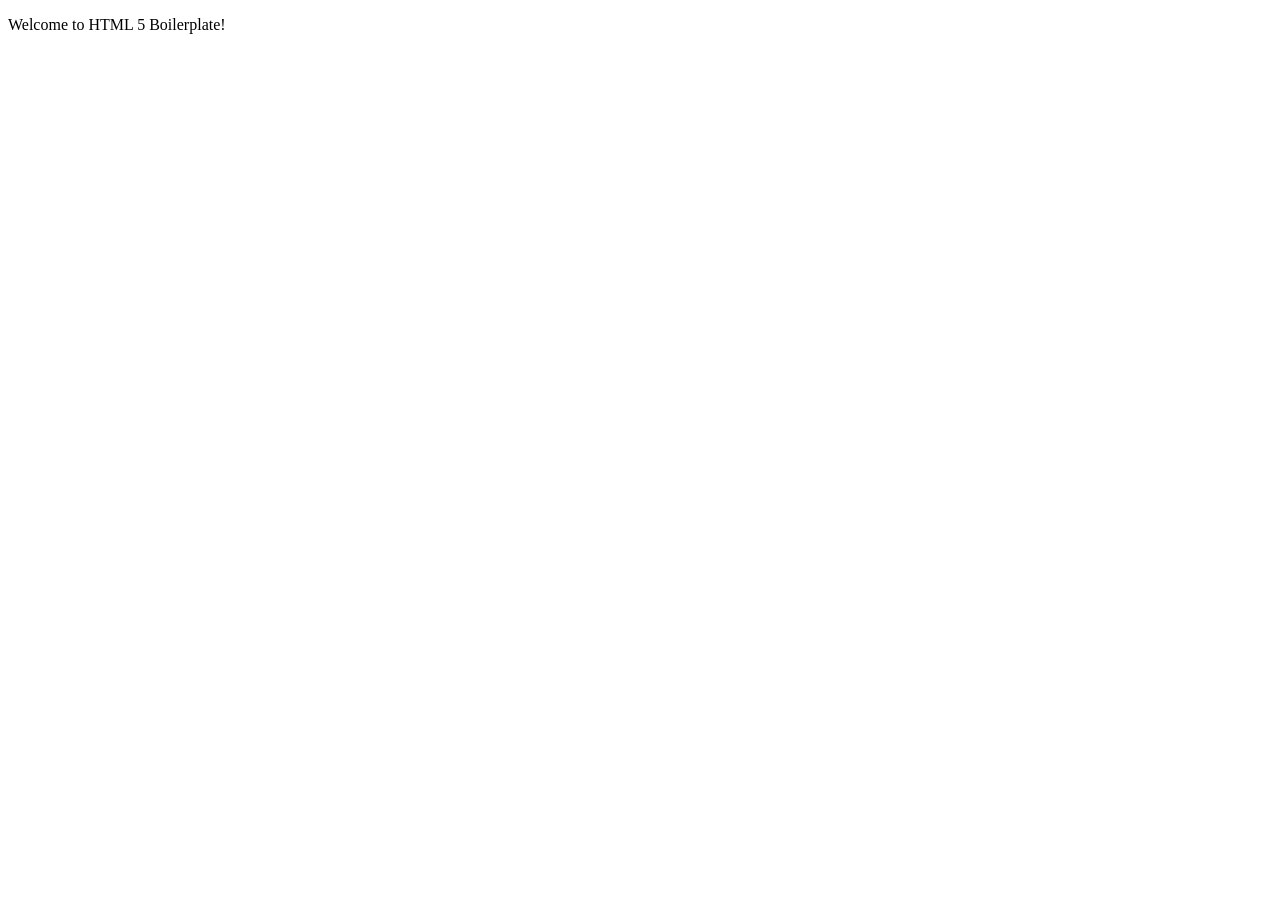
==== html/index.html @ a5a61f54 "Boilerplate for index.html" ====
<!DOCTYPE html>
<html lang="en">
  <head>
    <meta charset="UTF-8">
    <meta name="viewport" content="width=device-width, initial-scale=1.0">
    <meta http-equiv="X-UA-Compatible" content="ie=edge">
    <title>HTML 5 Boilerplate</title>
    <link rel="stylesheet" href="style.css">
  </head>
  <body>
<p>Welcome to HTML 5 Boilerplate!</p>
  </body>
</html>
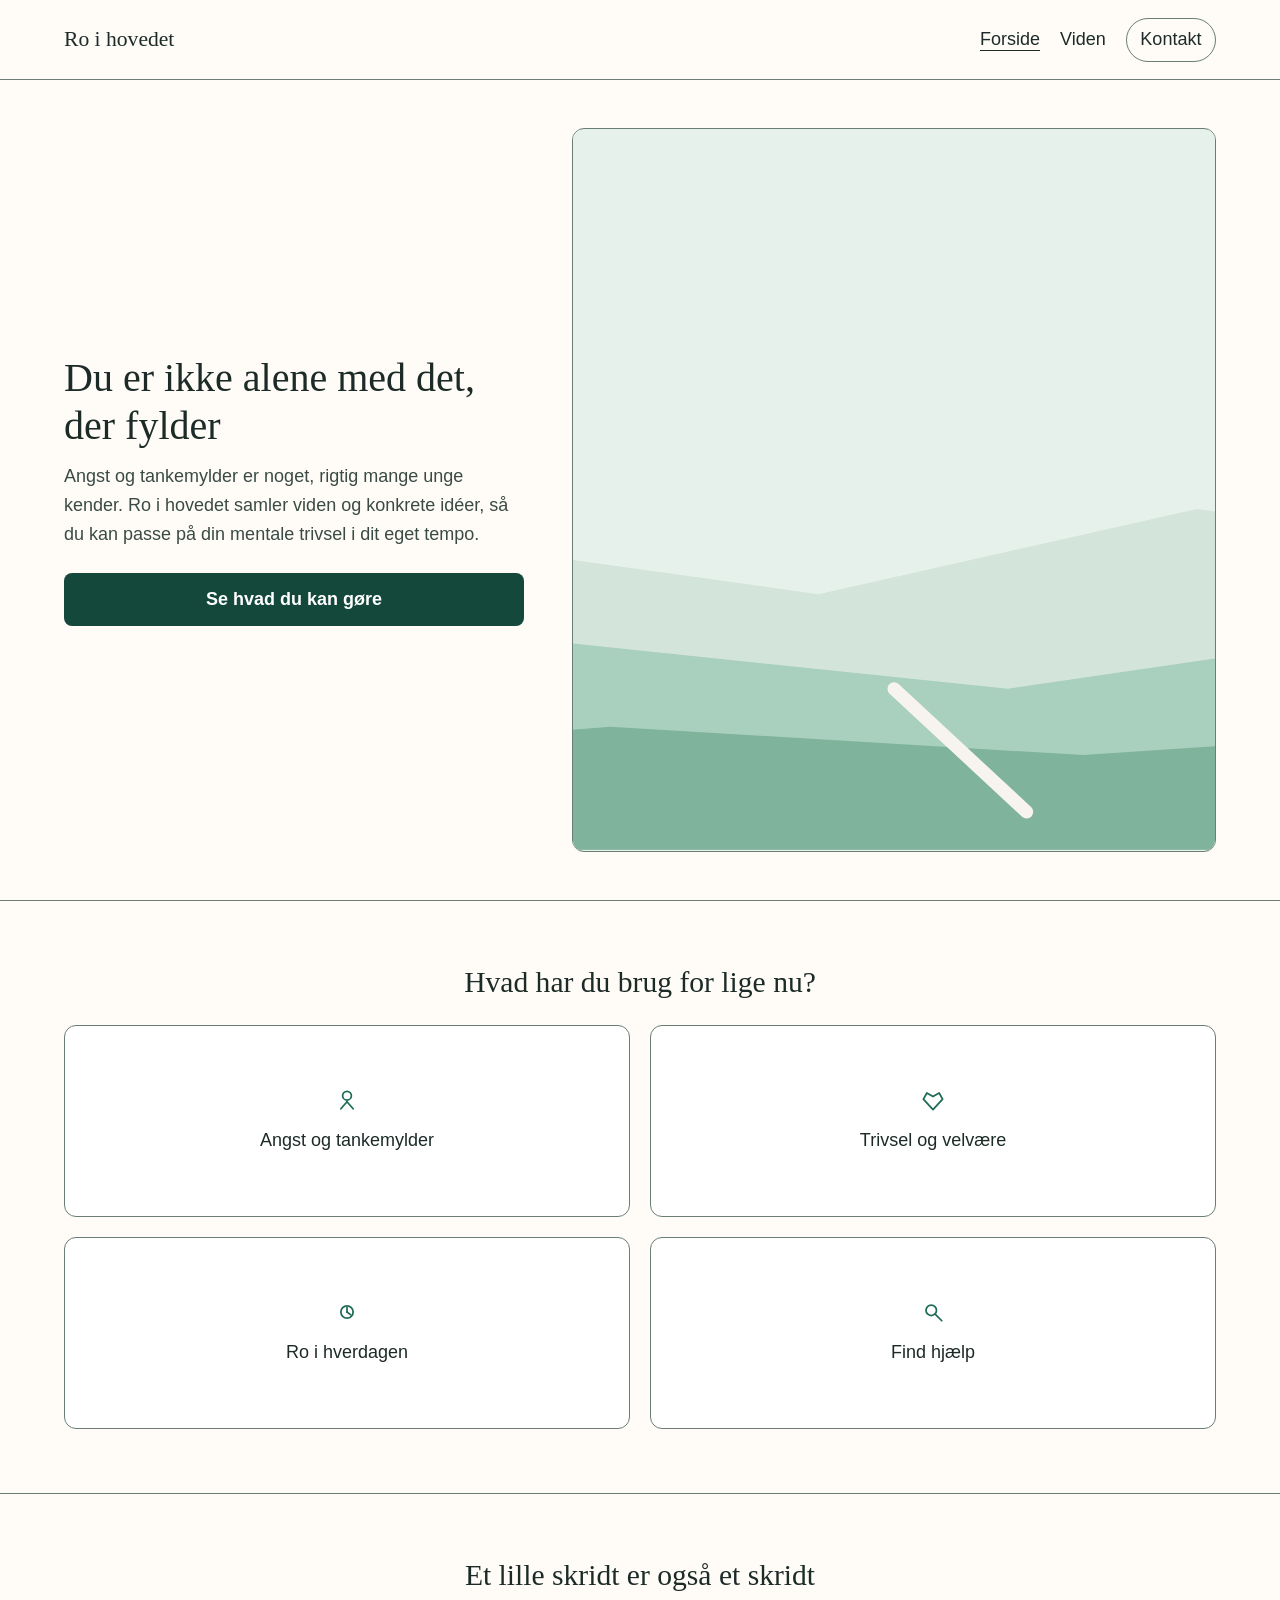
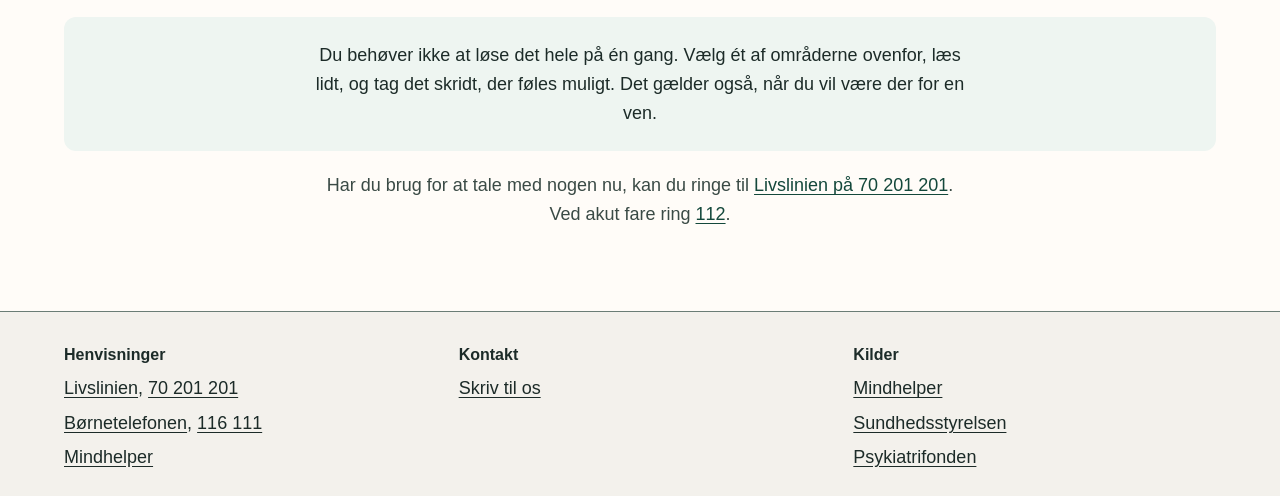
==== commit dd6c7626: "Tilføjet forsiden for Ro i Hovedet, forsiden har fået sig en hero, fire emnekort og sidefod. Layoute" ====
--- a/html/index.html
+++ b/html/index.html
@@ -1,13 +1,117 @@
 <!DOCTYPE html>
-<html lang="en">
+<html lang="da">
   <head>
     <meta charset="UTF-8">
     <meta name="viewport" content="width=device-width, initial-scale=1.0">
-    <meta http-equiv="X-UA-Compatible" content="ie=edge">
-    <title>HTML 5 Boilerplate</title>
-    <link rel="stylesheet" href="style.css">
+    <meta name="description" content="Ro i hovedet giver unge viden og små skridt til at forstå angst, tankemylder og passe på mental trivsel.">
+    <title>Ro i hovedet | Mental sundhed for unge</title>
+    <link rel="icon" href="../billeder/favicon.svg" type="image/svg+xml">
+    <link rel="stylesheet" href="../css/style.css">
   </head>
   <body>
-<p>Welcome to HTML 5 Boilerplate!</p>
+    <a class="hop-over" href="#indhold">Spring til indhold</a>
+
+    <header class="sidehoved">
+      <a class="logo" href="index.html">Ro i hovedet</a>
+      <nav class="navigation" aria-label="Hovednavigation">
+        <ul>
+          <li><a href="index.html" aria-current="page">Forside</a></li>
+          <li><a href="viden.html">Viden</a></li>
+          <li><a class="kontakt-link" href="kontakt.html">Kontakt</a></li>
+        </ul>
+      </nav>
+    </header>
+
+    <main id="indhold">
+      <section class="hero" aria-labelledby="hero-titel">
+        <div class="hero-tekst">
+          <h1 id="hero-titel">Du er ikke alene med det, der fylder</h1>
+          <p>
+            Angst og tankemylder er noget, rigtig mange unge kender.
+            Ro i hovedet samler viden og konkrete idéer, så du kan passe på
+            din mentale trivsel i dit eget tempo.
+          </p>
+          <a class="knap" href="#behov">Se hvad du kan gøre</a>
+        </div>
+        <figure class="hero-billede">
+          <img
+            src="../billeder/intro.svg"
+            width="800"
+            height="380"
+            alt="Stille landskab i blødt morgenlys, som et billede på at tage en pause.">
+        </figure>
+      </section>
+
+      <section class="behov" id="behov" aria-labelledby="behov-titel">
+        <h2 id="behov-titel">Hvad har du brug for lige nu?</h2>
+        <ul class="behov-liste">
+          <li>
+            <a class="kort" href="viden.html#angst-og-tankemylder">
+              <img src="../billeder/ikon-person.svg" alt="" width="28" height="28">
+              <span>Angst og tankemylder</span>
+            </a>
+          </li>
+          <li>
+            <a class="kort" href="viden.html#trivsel-og-velvaere">
+              <img src="../billeder/ikon-hjerte.svg" alt="" width="28" height="28">
+              <span>Trivsel og velvære</span>
+            </a>
+          </li>
+          <li>
+            <a class="kort" href="viden.html#ro-i-hverdagen">
+              <img src="../billeder/ikon-ur.svg" alt="" width="28" height="28">
+              <span>Ro i hverdagen</span>
+            </a>
+          </li>
+          <li>
+            <a class="kort" href="viden.html#find-hjaelp">
+              <img src="../billeder/ikon-soeg.svg" alt="" width="28" height="28">
+              <span>Find hjælp</span>
+            </a>
+          </li>
+        </ul>
+      </section>
+
+      <section class="skridt" aria-labelledby="skridt-titel">
+        <h2 id="skridt-titel">Et lille skridt er også et skridt</h2>
+        <div class="skridt-boks">
+          <p>
+            Du behøver ikke at løse det hele på én gang. Vælg ét af områderne
+            ovenfor, læs lidt, og tag det skridt, der føles muligt. Det gælder
+            også, når du vil være der for en ven.
+          </p>
+        </div>
+        <p class="akut">
+          Har du brug for at tale med nogen nu, kan du ringe til
+          <a href="tel:+4570201201">Livslinien på 70 201 201</a>.
+          Ved akut fare ring <a href="tel:112">112</a>.
+        </p>
+      </section>
+    </main>
+
+    <footer class="sidefod">
+      <div class="sidefod-indhold">
+        <section aria-labelledby="henvisninger-titel">
+          <h2 id="henvisninger-titel">Henvisninger</h2>
+          <ul>
+            <li><a href="https://www.livslinien.dk/">Livslinien</a>, <a href="tel:+4570201201">70 201 201</a></li>
+            <li><a href="https://bornetelefonen.dk/">Børnetelefonen</a>, <a href="tel:116111">116 111</a></li>
+            <li><a href="https://mindhelper.dk/">Mindhelper</a></li>
+          </ul>
+        </section>
+        <section aria-labelledby="kontakt-titel">
+          <h2 id="kontakt-titel">Kontakt</h2>
+          <p><a href="kontakt.html">Skriv til os</a></p>
+        </section>
+        <section aria-labelledby="kilder-titel">
+          <h2 id="kilder-titel">Kilder</h2>
+          <ul>
+            <li><a href="https://mindhelper.dk/">Mindhelper</a></li>
+            <li><a href="https://www.sst.dk/">Sundhedsstyrelsen</a></li>
+            <li><a href="https://www.psykiatrifonden.dk/">Psykiatrifonden</a></li>
+          </ul>
+        </section>
+      </div>
+    </footer>
   </body>
-</html>+</html>
--- a/css/style.css
+++ b/css/style.css
@@ -0,0 +1,422 @@
+*,
+*::before,
+*::after {
+  box-sizing: border-box;
+}
+
+:root {
+  --farve-flade: #fffcf8;
+  --farve-tekst: #1c2b28;
+  --farve-daempet: #3a4a45;
+  --farve-accent: #1e6b56;
+  --farve-accent-moerk: #14483b;
+  --farve-kant: #6a7d76;
+  --farve-kort: #ffffff;
+  --farve-kald: #eef5f1;
+  --farve-sidefod: #f3f1ec;
+  --font-tekst: "Segoe UI", "Helvetica Neue", Arial, sans-serif;
+  --font-overskrift: Georgia, "Iowan Old Style", "Palatino Linotype", Palatino, serif;
+  --radius: 0.75rem;
+  --header-hoejde: 5rem;
+}
+
+html {
+  scroll-behavior: smooth;
+}
+
+body {
+  margin: 0;
+  background: var(--farve-flade);
+  color: var(--farve-tekst);
+  font-family: var(--font-tekst);
+  font-size: 1.125rem;
+  line-height: 1.6;
+}
+
+img {
+  max-width: 100%;
+  height: auto;
+  display: block;
+}
+
+h1,
+h2 {
+  font-family: var(--font-overskrift);
+  font-weight: 400;
+  line-height: 1.2;
+}
+
+p {
+  max-width: 65ch;
+}
+
+a {
+  color: var(--farve-accent-moerk);
+}
+
+a:hover {
+  color: var(--farve-accent);
+}
+
+:focus-visible {
+  outline: 3px solid var(--farve-accent-moerk);
+  outline-offset: 3px;
+}
+
+.hop-over {
+  position: absolute;
+  left: 1rem;
+  top: 1rem;
+  transform: translateY(-200%);
+  background: var(--farve-accent-moerk);
+  color: #fff;
+  padding: 0.75rem 1rem;
+  z-index: 10;
+  text-decoration: none;
+}
+
+.hop-over:focus {
+  transform: none;
+}
+
+.sidehoved,
+.hero,
+.behov,
+.skridt,
+.sidefod {
+  padding-inline: 1.25rem;
+}
+
+.sidehoved {
+  display: flex;
+  flex-wrap: wrap;
+  align-items: center;
+  justify-content: space-between;
+  gap: 0.5rem 1.5rem;
+  padding-block: 1rem;
+  border-bottom: 1px solid var(--farve-kant);
+}
+
+.logo {
+  color: var(--farve-tekst);
+  font-family: var(--font-overskrift);
+  font-size: 1.35rem;
+  text-decoration: none;
+}
+
+.logo:hover {
+  color: var(--farve-accent-moerk);
+}
+
+.navigation ul {
+  display: flex;
+  flex-wrap: wrap;
+  align-items: center;
+  gap: 0.5rem 1.25rem;
+  margin: 0;
+  padding: 0;
+  list-style: none;
+}
+
+.navigation a {
+  display: inline-flex;
+  align-items: center;
+  min-height: 2.75rem;
+  color: var(--farve-tekst);
+  text-decoration: none;
+}
+
+.navigation a:hover,
+.navigation a[aria-current="page"] {
+  text-decoration: underline;
+  text-underline-offset: 0.25em;
+}
+
+.kontakt-link {
+  padding-inline: 0.85rem;
+  border: 1px solid var(--farve-kant);
+  border-radius: 999px;
+}
+
+.hero {
+  display: grid;
+  gap: 2rem;
+  padding-block: 2.5rem 2rem;
+  align-items: center;
+}
+
+.hero-tekst h1 {
+  margin: 0 0 0.75rem;
+  font-size: 2rem;
+}
+
+.hero-tekst p {
+  margin: 0 0 1.5rem;
+  color: var(--farve-daempet);
+}
+
+.knap {
+  display: flex;
+  align-items: center;
+  justify-content: center;
+  width: 100%;
+  min-height: 3rem;
+  padding: 0.75rem 1.25rem;
+  background: var(--farve-accent-moerk);
+  color: #fff;
+  text-decoration: none;
+  border-radius: 0.5rem;
+  font-weight: 700;
+}
+
+.knap:hover {
+  background: var(--farve-accent);
+  color: #fff;
+}
+
+.hero-billede {
+  margin: 0;
+  background: #e7f1eb;
+  border: 1px solid var(--farve-kant);
+  border-radius: var(--radius);
+  overflow: hidden;
+}
+
+.hero-billede img {
+  width: 100%;
+  aspect-ratio: 800 / 380;
+  object-fit: cover;
+}
+
+.behov {
+  padding-block: 2.5rem;
+  border-top: 1px solid var(--farve-kant);
+  scroll-margin-top: 1rem;
+}
+
+.behov h2,
+.skridt h2 {
+  margin: 0 0 1.5rem;
+  font-size: 1.5rem;
+  text-align: center;
+}
+
+.behov-liste {
+  display: grid;
+  grid-template-columns: 1fr;
+  gap: 1rem;
+  margin: 0;
+  padding: 0;
+  list-style: none;
+}
+
+.kort {
+  display: flex;
+  flex-direction: column;
+  align-items: center;
+  justify-content: center;
+  gap: 0.75rem;
+  min-height: 9rem;
+  padding: 1.5rem 1rem;
+  border: 1px solid var(--farve-kant);
+  border-radius: var(--radius);
+  background: var(--farve-kort);
+  color: var(--farve-tekst);
+  text-align: center;
+  text-decoration: none;
+}
+
+.kort img {
+  width: 1.75rem;
+  height: 1.75rem;
+}
+
+.kort:hover,
+.kort:focus-visible {
+  border-color: var(--farve-accent-moerk);
+  background: var(--farve-kald);
+  color: var(--farve-tekst);
+}
+
+.kort:hover span,
+.kort:focus-visible span {
+  text-decoration: underline;
+  text-underline-offset: 0.2em;
+}
+
+.skridt {
+  padding-block: 2.5rem 3rem;
+  border-top: 1px solid var(--farve-kant);
+}
+
+.skridt-boks {
+  padding: 1.5rem;
+  background: var(--farve-kald);
+  border-radius: var(--radius);
+}
+
+.skridt-boks p,
+.akut {
+  margin-inline: auto;
+  text-align: center;
+}
+
+.skridt-boks p {
+  margin-top: 0;
+  margin-bottom: 0;
+}
+
+.akut {
+  margin-top: 1.25rem;
+  color: var(--farve-daempet);
+}
+
+.akut a,
+.sidefod a {
+  text-decoration: underline;
+  text-underline-offset: 0.15em;
+}
+
+.sidefod {
+  background: var(--farve-sidefod);
+  border-top: 1px solid var(--farve-kant);
+  padding-block: 2rem 1.5rem;
+}
+
+.sidefod-indhold {
+  display: grid;
+  gap: 1.75rem;
+}
+
+.sidefod h2 {
+  margin: 0 0 0.5rem;
+  font-family: var(--font-tekst);
+  font-size: 1rem;
+  font-weight: 700;
+  line-height: 1.4;
+}
+
+.sidefod p,
+.sidefod ul {
+  margin: 0;
+}
+
+.sidefod ul {
+  padding: 0;
+  list-style: none;
+}
+
+.sidefod li + li {
+  margin-top: 0.35rem;
+}
+
+.sidefod a {
+  color: var(--farve-tekst);
+}
+
+/*
+  Mobile first.
+  Brudpunkterne er sat efter indholdet, ikke efter en bestemt telefon.
+  em følger brugerens standardskriftstørrelse:
+  48em er ca. 768px, 64em er ca. 1024px.
+*/
+
+@media (min-width: 48em) {
+  .sidehoved,
+  .hero,
+  .behov,
+  .skridt,
+  .sidefod {
+    padding-inline: 2rem;
+  }
+
+  .behov-liste {
+    grid-template-columns: 1fr 1fr;
+    gap: 1.25rem;
+  }
+
+  .sidefod-indhold {
+    grid-template-columns: 1fr 1fr 1fr;
+    gap: 2rem;
+  }
+}
+
+@media (min-width: 64em) {
+  .sidehoved,
+  .hero,
+  .behov,
+  .skridt,
+  .sidefod {
+    padding-inline: 4rem;
+  }
+
+  .sidehoved {
+    height: var(--header-hoejde);
+    padding-block: 0;
+  }
+
+  .hero {
+    grid-template-columns: 1fr 1.4fr;
+    gap: 3rem;
+    align-items: stretch;
+    min-height: calc(100vh - var(--header-hoejde));
+    padding-block: 3rem;
+  }
+
+  .hero-tekst {
+    display: flex;
+    flex-direction: column;
+    justify-content: center;
+  }
+
+  .hero-tekst h1 {
+    font-size: 2.5rem;
+  }
+
+  .behov h2,
+  .skridt h2 {
+    font-size: 1.85rem;
+  }
+
+  .knap {
+    display: inline-flex;
+    width: auto;
+    min-width: 16rem;
+  }
+
+  .hero-billede,
+  .hero-billede img {
+    height: 100%;
+    min-height: 20rem;
+  }
+
+  .hero-billede img {
+    aspect-ratio: auto;
+    object-fit: cover;
+  }
+
+  .behov,
+  .skridt {
+    padding-block: 4rem;
+  }
+
+  .kort {
+    min-height: 12rem;
+  }
+}
+
+@media (prefers-reduced-motion: reduce) {
+  html {
+    scroll-behavior: auto;
+  }
+}
+
+@media print {
+  body {
+    background: #fff;
+  }
+
+  a {
+    text-decoration: underline;
+  }
+}
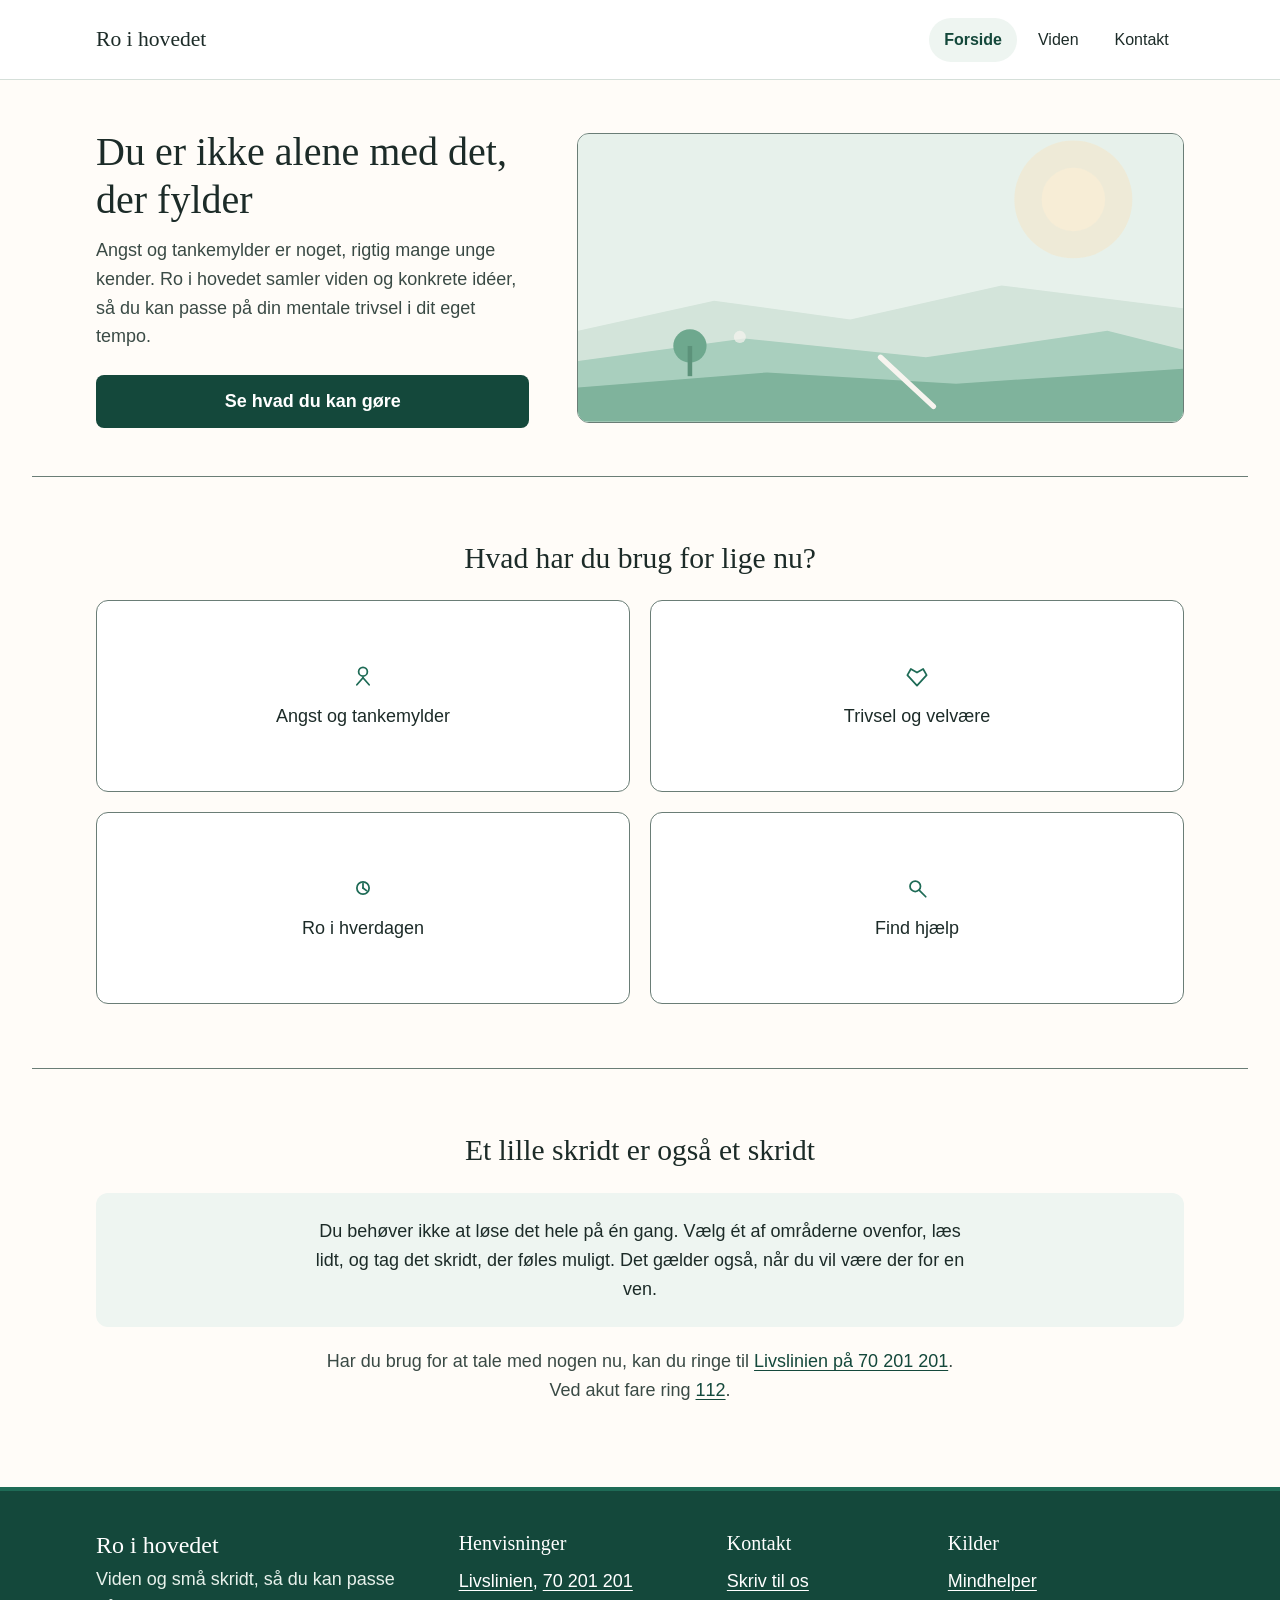
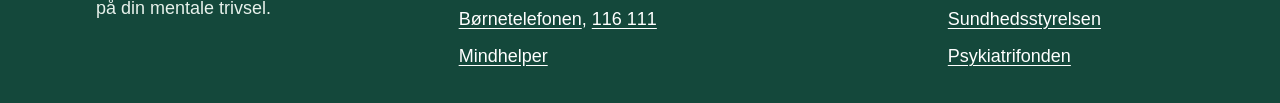
==== commit 9c0947a9: "Tilføjet viden- og kontaktsiden til Ro i hovedet. Vidensiden forklarer angst og tankemylder med to h" ====
--- a/html/index.html
+++ b/html/index.html
@@ -1,117 +1,122 @@
 <!DOCTYPE html>
 <html lang="da">
-  <head>
-    <meta charset="UTF-8">
-    <meta name="viewport" content="width=device-width, initial-scale=1.0">
-    <meta name="description" content="Ro i hovedet giver unge viden og små skridt til at forstå angst, tankemylder og passe på mental trivsel.">
-    <title>Ro i hovedet | Mental sundhed for unge</title>
-    <link rel="icon" href="../billeder/favicon.svg" type="image/svg+xml">
-    <link rel="stylesheet" href="../css/style.css">
-  </head>
-  <body>
-    <a class="hop-over" href="#indhold">Spring til indhold</a>
 
-    <header class="sidehoved">
-      <a class="logo" href="index.html">Ro i hovedet</a>
-      <nav class="navigation" aria-label="Hovednavigation">
+<head>
+  <meta charset="UTF-8">
+  <meta name="viewport" content="width=device-width, initial-scale=1.0">
+  <meta name="description"
+    content="Ro i hovedet giver unge viden og små skridt til at forstå angst, tankemylder og passe på mental trivsel.">
+  <title>Ro i hovedet | Mental sundhed for unge</title>
+  <link rel="icon" href="../billeder/favicon.svg" type="image/svg+xml">
+  <link rel="stylesheet" href="../css/style.css">
+</head>
+
+<body>
+  <a class="hop-over" href="#indhold">Spring til indhold</a>
+
+  <header class="sidehoved">
+    <a class="logo" href="index.html">Ro i hovedet</a>
+    <nav class="navigation" aria-label="Hovednavigation">
+      <ul>
+        <li><a href="index.html" aria-current="page">Forside</a></li>
+        <li><a href="viden.html">Viden</a></li>
+        <li><a href="kontakt.html">Kontakt</a></li>
+      </ul>
+    </nav>
+  </header>
+
+  <main id="indhold">
+    <section class="hero" aria-labelledby="hero-titel">
+      <div class="hero-tekst">
+        <h1 id="hero-titel">Du er ikke alene med det, der fylder</h1>
+        <p>
+          Angst og tankemylder er noget, rigtig mange unge kender.
+          Ro i hovedet samler viden og konkrete idéer, så du kan passe på
+          din mentale trivsel i dit eget tempo.
+        </p>
+        <a class="knap" href="#behov">Se hvad du kan gøre</a>
+      </div>
+      <figure class="hero-billede">
+        <img src="../billeder/intro.svg" width="800" height="380"
+          alt="Stille landskab i blødt morgenlys, som et billede på at tage en pause.">
+      </figure>
+    </section>
+
+    <section class="behov" id="behov" aria-labelledby="behov-titel">
+      <h2 id="behov-titel">Hvad har du brug for lige nu?</h2>
+      <ul class="behov-liste">
+        <li>
+          <a class="kort" href="viden.html#angst-og-tankemylder">
+            <img src="../billeder/ikon-person.svg" alt="" width="28" height="28">
+            <span>Angst og tankemylder</span>
+          </a>
+        </li>
+        <li>
+          <a class="kort" href="viden.html#trivsel-og-velvaere">
+            <img src="../billeder/ikon-hjerte.svg" alt="" width="28" height="28">
+            <span>Trivsel og velvære</span>
+          </a>
+        </li>
+        <li>
+          <a class="kort" href="viden.html#ro-i-hverdagen">
+            <img src="../billeder/ikon-ur.svg" alt="" width="28" height="28">
+            <span>Ro i hverdagen</span>
+          </a>
+        </li>
+        <li>
+          <a class="kort" href="viden.html#find-hjaelp">
+            <img src="../billeder/ikon-soeg.svg" alt="" width="28" height="28">
+            <span>Find hjælp</span>
+          </a>
+        </li>
+      </ul>
+    </section>
+
+    <section class="skridt" aria-labelledby="skridt-titel">
+      <h2 id="skridt-titel">Et lille skridt er også et skridt</h2>
+      <div class="skridt-boks">
+        <p>
+          Du behøver ikke at løse det hele på én gang. Vælg ét af områderne
+          ovenfor, læs lidt, og tag det skridt, der føles muligt. Det gælder
+          også, når du vil være der for en ven.
+        </p>
+      </div>
+      <p class="akut">
+        Har du brug for at tale med nogen nu, kan du ringe til
+        <a href="tel:+4570201201">Livslinien på 70 201 201</a>.
+        Ved akut fare ring <a href="tel:112">112</a>.
+      </p>
+    </section>
+  </main>
+
+  <footer class="sidefod">
+    <div class="sidefod-indhold">
+      <div class="sidefod-brand">
+        <a class="sidefod-logo" href="index.html">Ro i hovedet</a>
+        <p>Viden og små skridt, så du kan passe på din mentale trivsel.</p>
+      </div>
+      <section aria-labelledby="henvisninger-titel">
+        <h2 id="henvisninger-titel">Henvisninger</h2>
         <ul>
-          <li><a href="index.html" aria-current="page">Forside</a></li>
-          <li><a href="viden.html">Viden</a></li>
-          <li><a class="kontakt-link" href="kontakt.html">Kontakt</a></li>
-        </ul>
-      </nav>
-    </header>
-
-    <main id="indhold">
-      <section class="hero" aria-labelledby="hero-titel">
-        <div class="hero-tekst">
-          <h1 id="hero-titel">Du er ikke alene med det, der fylder</h1>
-          <p>
-            Angst og tankemylder er noget, rigtig mange unge kender.
-            Ro i hovedet samler viden og konkrete idéer, så du kan passe på
-            din mentale trivsel i dit eget tempo.
-          </p>
-          <a class="knap" href="#behov">Se hvad du kan gøre</a>
-        </div>
-        <figure class="hero-billede">
-          <img
-            src="../billeder/intro.svg"
-            width="800"
-            height="380"
-            alt="Stille landskab i blødt morgenlys, som et billede på at tage en pause.">
-        </figure>
-      </section>
-
-      <section class="behov" id="behov" aria-labelledby="behov-titel">
-        <h2 id="behov-titel">Hvad har du brug for lige nu?</h2>
-        <ul class="behov-liste">
-          <li>
-            <a class="kort" href="viden.html#angst-og-tankemylder">
-              <img src="../billeder/ikon-person.svg" alt="" width="28" height="28">
-              <span>Angst og tankemylder</span>
-            </a>
-          </li>
-          <li>
-            <a class="kort" href="viden.html#trivsel-og-velvaere">
-              <img src="../billeder/ikon-hjerte.svg" alt="" width="28" height="28">
-              <span>Trivsel og velvære</span>
-            </a>
-          </li>
-          <li>
-            <a class="kort" href="viden.html#ro-i-hverdagen">
-              <img src="../billeder/ikon-ur.svg" alt="" width="28" height="28">
-              <span>Ro i hverdagen</span>
-            </a>
-          </li>
-          <li>
-            <a class="kort" href="viden.html#find-hjaelp">
-              <img src="../billeder/ikon-soeg.svg" alt="" width="28" height="28">
-              <span>Find hjælp</span>
-            </a>
-          </li>
+          <li><a href="https://www.livslinien.dk/">Livslinien</a>, <a href="tel:+4570201201">70 201 201</a></li>
+          <li><a href="https://bornetelefonen.dk/">Børnetelefonen</a>, <a href="tel:116111">116 111</a></li>
+          <li><a href="https://mindhelper.dk/">Mindhelper</a></li>
         </ul>
       </section>
+      <section aria-labelledby="kontakt-titel">
+        <h2 id="kontakt-titel">Kontakt</h2>
+        <p><a href="kontakt.html">Skriv til os</a></p>
+      </section>
+      <section aria-labelledby="kilder-titel">
+        <h2 id="kilder-titel">Kilder</h2>
+        <ul>
+          <li><a href="https://mindhelper.dk/">Mindhelper</a></li>
+          <li><a href="https://www.sst.dk/">Sundhedsstyrelsen</a></li>
+          <li><a href="https://www.psykiatrifonden.dk/">Psykiatrifonden</a></li>
+        </ul>
+      </section>
+    </div>
+  </footer>
+</body>
 
-      <section class="skridt" aria-labelledby="skridt-titel">
-        <h2 id="skridt-titel">Et lille skridt er også et skridt</h2>
-        <div class="skridt-boks">
-          <p>
-            Du behøver ikke at løse det hele på én gang. Vælg ét af områderne
-            ovenfor, læs lidt, og tag det skridt, der føles muligt. Det gælder
-            også, når du vil være der for en ven.
-          </p>
-        </div>
-        <p class="akut">
-          Har du brug for at tale med nogen nu, kan du ringe til
-          <a href="tel:+4570201201">Livslinien på 70 201 201</a>.
-          Ved akut fare ring <a href="tel:112">112</a>.
-        </p>
-      </section>
-    </main>
-
-    <footer class="sidefod">
-      <div class="sidefod-indhold">
-        <section aria-labelledby="henvisninger-titel">
-          <h2 id="henvisninger-titel">Henvisninger</h2>
-          <ul>
-            <li><a href="https://www.livslinien.dk/">Livslinien</a>, <a href="tel:+4570201201">70 201 201</a></li>
-            <li><a href="https://bornetelefonen.dk/">Børnetelefonen</a>, <a href="tel:116111">116 111</a></li>
-            <li><a href="https://mindhelper.dk/">Mindhelper</a></li>
-          </ul>
-        </section>
-        <section aria-labelledby="kontakt-titel">
-          <h2 id="kontakt-titel">Kontakt</h2>
-          <p><a href="kontakt.html">Skriv til os</a></p>
-        </section>
-        <section aria-labelledby="kilder-titel">
-          <h2 id="kilder-titel">Kilder</h2>
-          <ul>
-            <li><a href="https://mindhelper.dk/">Mindhelper</a></li>
-            <li><a href="https://www.sst.dk/">Sundhedsstyrelsen</a></li>
-            <li><a href="https://www.psykiatrifonden.dk/">Psykiatrifonden</a></li>
-          </ul>
-        </section>
-      </div>
-    </footer>
-  </body>
-</html>
+</html>
--- a/css/style.css
+++ b/css/style.css
@@ -14,6 +14,7 @@
   --farve-kort: #ffffff;
   --farve-kald: #eef5f1;
   --farve-sidefod: #f3f1ec;
+  --farve-linje: #d5dfd9;
   --font-tekst: "Segoe UI", "Helvetica Neue", Arial, sans-serif;
   --font-overskrift: Georgia, "Iowan Old Style", "Palatino Linotype", Palatino, serif;
   --radius: 0.75rem;
@@ -40,7 +41,8 @@
 }
 
 h1,
-h2 {
+h2,
+h3 {
   font-family: var(--font-overskrift);
   font-weight: 400;
   line-height: 1.2;
@@ -56,6 +58,10 @@
 
 a:hover {
   color: var(--farve-accent);
+}
+
+a[href^="tel:"] {
+  white-space: nowrap;
 }
 
 :focus-visible {
@@ -83,6 +89,11 @@
 .hero,
 .behov,
 .skridt,
+.intro,
+.om-angst,
+.strategier,
+.hjaelp,
+.kontakt,
 .sidefod {
   padding-inline: 1.25rem;
 }
@@ -92,50 +103,59 @@
   flex-wrap: wrap;
   align-items: center;
   justify-content: space-between;
-  gap: 0.5rem 1.5rem;
-  padding-block: 1rem;
-  border-bottom: 1px solid var(--farve-kant);
+  gap: 0.75rem 1.5rem;
+  padding-block: 0.85rem;
+  background: var(--farve-kort);
+  border-bottom: 1px solid var(--farve-linje);
 }
 
 .logo {
   color: var(--farve-tekst);
   font-family: var(--font-overskrift);
   font-size: 1.35rem;
+  line-height: 1.2;
   text-decoration: none;
+  white-space: nowrap;
 }
 
 .logo:hover {
   color: var(--farve-accent-moerk);
 }
 
+.navigation {
+  flex: 1 1 100%;
+}
+
 .navigation ul {
-  display: flex;
-  flex-wrap: wrap;
-  align-items: center;
-  gap: 0.5rem 1.25rem;
+  display: grid;
+  grid-template-columns: repeat(3, minmax(0, 1fr));
+  gap: 0.5rem;
   margin: 0;
   padding: 0;
   list-style: none;
 }
 
 .navigation a {
-  display: inline-flex;
+  display: flex;
   align-items: center;
+  justify-content: center;
   min-height: 2.75rem;
+  padding-inline: 0.75rem;
+  border-radius: 999px;
   color: var(--farve-tekst);
+  font-size: 1rem;
   text-decoration: none;
 }
 
-.navigation a:hover,
+.navigation a:hover {
+  background: var(--farve-kald);
+  color: var(--farve-tekst);
+}
+
 .navigation a[aria-current="page"] {
-  text-decoration: underline;
-  text-underline-offset: 0.25em;
-}
-
-.kontakt-link {
-  padding-inline: 0.85rem;
-  border: 1px solid var(--farve-kant);
-  border-radius: 999px;
+  background: var(--farve-kald);
+  color: var(--farve-accent-moerk);
+  font-weight: 700;
 }
 
 .hero {
@@ -278,9 +298,10 @@
 }
 
 .sidefod {
-  background: var(--farve-sidefod);
-  border-top: 1px solid var(--farve-kant);
-  padding-block: 2rem 1.5rem;
+  background: var(--farve-accent-moerk);
+  color: #fff;
+  border-top: 4px solid var(--farve-accent);
+  padding-block: 2.5rem 2rem;
 }
 
 .sidefod-indhold {
@@ -288,12 +309,29 @@
   gap: 1.75rem;
 }
 
+.sidefod-brand p {
+  margin: 0;
+  color: #e7f1eb;
+}
+
+.sidefod a.sidefod-logo {
+  display: inline-block;
+  margin-bottom: 0.35rem;
+  color: #fff;
+  font-family: var(--font-overskrift);
+  font-size: 1.5rem;
+  line-height: 1.2;
+  text-decoration: none;
+}
+
+.sidefod a.sidefod-logo:hover {
+  color: var(--farve-kald);
+}
+
 .sidefod h2 {
-  margin: 0 0 0.5rem;
-  font-family: var(--font-tekst);
-  font-size: 1rem;
-  font-weight: 700;
-  line-height: 1.4;
+  margin: 0 0 0.75rem;
+  color: #fff;
+  font-size: 1.25rem;
 }
 
 .sidefod p,
@@ -306,12 +344,318 @@
   list-style: none;
 }
 
-.sidefod li + li {
-  margin-top: 0.35rem;
+.sidefod li+li {
+  margin-top: 0.55rem;
+}
+
+.sidefod a:hover {
+  color: var(--farve-kald);
+}
+
+.sidefod a:focus-visible {
+  outline-color: #fff;
+}
+
+.hero,
+.behov,
+.skridt,
+.intro,
+.om-angst,
+.strategier,
+.hjaelp {
+  width: min(100%, calc(46rem + 2.5rem));
+  margin-inline: auto;
+}
+
+.intro {
+  padding-block: 2.5rem 1.5rem;
+  scroll-margin-top: 1rem;
+}
+
+.intro-boks {
+  padding: 1.25rem;
+  background: var(--farve-sidefod);
+  border-radius: var(--radius);
+}
+
+.intro-boks h1 {
+  margin: 0 0 0.5rem;
+  font-size: 2rem;
+}
+
+.intro-boks p {
+  margin: 0 0 1.25rem;
+  color: var(--farve-daempet);
+}
+
+.intro-billede {
+  margin: 0;
+  background: var(--farve-kort);
+  border: 1px solid var(--farve-kant);
+  border-radius: var(--radius);
+  overflow: hidden;
+}
+
+.intro-billede img {
+  width: 100%;
+  aspect-ratio: 1000 / 240;
+  object-fit: cover;
+}
+
+.om-angst,
+.strategier {
+  padding-block: 1.5rem;
+}
+
+.om-angst h2,
+.strategier h2,
+.hjaelp h2 {
+  margin: 0 0 1rem;
+  font-size: 1.5rem;
+}
+
+.strategi-boks,
+.hjaelp-boks {
+  padding: 1.25rem;
+  background: var(--farve-kort);
+  border: 1px solid var(--farve-kant);
+  border-radius: var(--radius);
+}
+
+.strategi-liste,
+.hjaelp-liste {
+  display: grid;
+  gap: 1.25rem;
+  margin: 0;
+  padding: 0;
+  list-style: none;
+}
+
+.strategi-liste li {
+  display: flex;
+  align-items: flex-start;
+  gap: 0.85rem;
+}
+
+.strategi-ikon {
+  display: grid;
+  place-items: center;
+  flex-shrink: 0;
+  width: 2.75rem;
+  height: 2.75rem;
+  background: var(--farve-kald);
+  border-radius: 0.4rem;
+}
+
+.strategi-ikon img {
+  width: 1.5rem;
+  height: 1.5rem;
+}
+
+.strategi-tekst h3,
+.hjaelp-liste h3 {
+  margin: 0 0 0.25rem;
+  font-family: var(--font-tekst);
+  font-size: 1.125rem;
+  font-weight: 700;
+  line-height: 1.4;
+}
+
+.strategi-tekst p,
+.hjaelp-liste p,
+.hjaelp-akut {
+  margin: 0;
+}
+
+.hjaelp {
+  padding-block: 1.5rem 3rem;
+  scroll-margin-top: 1rem;
+}
+
+.hjaelp-indledning {
+  margin-top: 0;
+  color: var(--farve-daempet);
+}
+
+.hjaelp-liste a,
+.hjaelp-akut a {
+  text-decoration: underline;
+  text-underline-offset: 0.15em;
+}
+
+.hjaelp-akut {
+  margin-top: 1.5rem;
+  color: var(--farve-daempet);
+}
+
+.kontakt {
+  padding-block: 2.5rem 3rem;
+}
+
+.kontakt h1,
+.kontakt-lede,
+.kontakt-layout {
+  width: min(100%, 46rem);
+  margin-inline: auto;
+}
+
+.kontakt h1 {
+  margin-top: 0;
+  margin-bottom: 0.5rem;
+  font-size: 2rem;
+  text-align: center;
+}
+
+.kontakt-lede {
+  margin-bottom: 1.5rem;
+  color: var(--farve-daempet);
+  text-align: center;
+}
+
+.kontakt-layout {
+  display: grid;
+  border: 1px solid var(--farve-kant);
+  border-radius: var(--radius);
+  background: var(--farve-kort);
+}
+
+.kontakt-formular,
+.kontakt-oplysninger {
+  padding: 1.25rem;
+}
+
+.kontakt-formular h2,
+.kontakt-oplysninger h2 {
+  margin: 0 0 1.25rem;
+  font-size: 1.35rem;
+}
+
+.felt + .felt {
+  margin-top: 1.15rem;
+}
+
+.felt label {
+  display: block;
+  margin-bottom: 0.4rem;
+}
+
+.valgfri {
+  font-weight: 400;
+  color: var(--farve-daempet);
+}
+
+.felt input,
+.felt textarea {
+  display: block;
+  width: 100%;
+  padding: 0.7rem 0.85rem;
+  border: 1px solid var(--farve-kant);
+  border-radius: 0.5rem;
+  background: var(--farve-kort);
+  color: var(--farve-tekst);
+  font: inherit;
+}
+
+.felt input {
+  min-height: 2.75rem;
+}
+
+.felt textarea {
+  min-height: 6.5rem;
+  resize: vertical;
+}
+
+.felt input::placeholder,
+.felt textarea::placeholder {
+  color: var(--farve-daempet);
+  opacity: 1;
+}
+
+.kontakt-formular .knap {
+  width: 100%;
+  margin-top: 1.25rem;
+}
+
+.kontakt-oplysninger {
+  border-top: 1px solid var(--farve-kant);
+}
+
+.oplysning-liste {
+  display: grid;
+  gap: 0;
+  margin: 0;
+  padding: 0;
+  list-style: none;
+}
+
+.oplysning-liste li {
+  display: flex;
+  align-items: flex-start;
+  gap: 0.85rem;
+  padding-block: 1rem;
+  border-top: 1px solid var(--farve-kant);
+}
+
+.oplysning-liste li:first-child {
+  border-top: 0;
+  padding-top: 0;
+}
+
+.oplysning-ikon {
+  display: grid;
+  place-items: center;
+  flex-shrink: 0;
+  width: 2.75rem;
+  height: 2.75rem;
+  background: var(--farve-sidefod);
+  border-radius: 0.4rem;
+}
+
+.oplysning-ikon img {
+  width: 1.35rem;
+  height: 1.35rem;
+}
+
+.oplysning-liste h3 {
+  margin: 0 0 0.15rem;
+  font-family: var(--font-tekst);
+  font-size: 1.125rem;
+  font-weight: 700;
+  line-height: 1.4;
+}
+
+.oplysning-liste p,
+.kort-omraade p {
+  margin: 0;
+}
+
+.oplysning-liste a {
+  text-decoration: underline;
+  text-underline-offset: 0.15em;
+}
+
+.kort-omraade {
+  margin-top: 1.25rem;
+  padding: 1rem;
+  background: var(--farve-sidefod);
+  border-radius: var(--radius);
+  text-align: center;
+}
+
+.kort-omraade img {
+  width: 100%;
+  height: 7rem;
+  object-fit: cover;
+  border-radius: 0.5rem;
+}
+
+.kort-omraade p {
+  margin: 0.85rem auto 0;
+  color: var(--farve-daempet);
 }
 
 .sidefod a {
-  color: var(--farve-tekst);
+  color: #fff;
 }
 
 /*
@@ -322,12 +666,51 @@
 */
 
 @media (min-width: 48em) {
+
   .sidehoved,
   .hero,
   .behov,
   .skridt,
+  .intro,
+  .om-angst,
+  .strategier,
+  .hjaelp,
+  .kontakt,
   .sidefod {
     padding-inline: 2rem;
+  }
+
+  .sidehoved,
+  .sidefod {
+    padding-inline: max(2rem, calc((100% - 46rem) / 2));
+  }
+
+  .sidehoved {
+    flex-wrap: nowrap;
+  }
+
+  .navigation {
+    flex: 0 1 auto;
+  }
+
+  .navigation ul {
+    display: flex;
+    gap: 0.35rem;
+  }
+
+  .navigation a {
+    width: auto;
+    padding-inline: 0.95rem;
+  }
+
+  .hero,
+  .behov,
+  .skridt,
+  .intro,
+  .om-angst,
+  .strategier,
+  .hjaelp {
+    width: min(100%, calc(46rem + 4rem));
   }
 
   .behov-liste {
@@ -339,27 +722,51 @@
     grid-template-columns: 1fr 1fr 1fr;
     gap: 2rem;
   }
+
+  .sidefod-brand {
+    grid-column: 1 / -1;
+  }
 }
 
 @media (min-width: 64em) {
+
   .sidehoved,
   .hero,
   .behov,
   .skridt,
+  .intro,
+  .om-angst,
+  .strategier,
+  .hjaelp,
+  .kontakt,
   .sidefod {
     padding-inline: 4rem;
   }
 
   .sidehoved {
-    height: var(--header-hoejde);
+    min-height: var(--header-hoejde);
     padding-block: 0;
+    padding-inline: max(4rem, calc((100% - 68rem) / 2));
+  }
+
+  .sidefod {
+    padding-inline: max(4rem, calc((100% - 68rem) / 2));
+  }
+
+  .sidefod-indhold {
+    grid-template-columns: 1.4fr 1fr 0.8fr 1fr;
+    align-items: start;
+  }
+
+  .sidefod-brand {
+    grid-column: auto;
+    padding-right: 1.5rem;
   }
 
   .hero {
     grid-template-columns: 1fr 1.4fr;
     gap: 3rem;
-    align-items: stretch;
-    min-height: calc(100vh - var(--header-hoejde));
+    align-items: center;
     padding-block: 3rem;
   }
 
@@ -374,8 +781,37 @@
   }
 
   .behov h2,
-  .skridt h2 {
+  .skridt h2,
+  .om-angst h2,
+  .strategier h2,
+  .hjaelp h2 {
     font-size: 1.85rem;
+  }
+
+  .intro {
+    padding-block: 3rem 2rem;
+  }
+
+  .intro-boks {
+    padding: 1.75rem;
+  }
+
+  .intro-boks h1 {
+    font-size: 2.5rem;
+  }
+
+  .om-angst,
+  .strategier {
+    padding-block: 2rem;
+  }
+
+  .hjaelp {
+    padding-block: 2rem 4rem;
+  }
+
+  .strategi-boks,
+  .hjaelp-boks {
+    padding: 1.75rem;
   }
 
   .knap {
@@ -384,15 +820,47 @@
     min-width: 16rem;
   }
 
-  .hero-billede,
-  .hero-billede img {
-    height: 100%;
-    min-height: 20rem;
-  }
-
-  .hero-billede img {
-    aspect-ratio: auto;
-    object-fit: cover;
+  .kontakt {
+    padding-block: 3rem 4rem;
+  }
+
+  .hero,
+  .behov,
+  .skridt,
+  .intro,
+  .om-angst,
+  .strategier,
+  .hjaelp {
+    width: min(100%, calc(68rem + 8rem));
+  }
+
+  .kontakt h1,
+  .kontakt-lede,
+  .kontakt-layout {
+    width: min(100%, 68rem);
+  }
+
+  .kontakt h1 {
+    font-size: 2.5rem;
+  }
+
+  .kontakt-layout {
+    grid-template-columns: 1fr 1fr;
+  }
+
+  .kontakt-formular,
+  .kontakt-oplysninger {
+    padding: 1.5rem 1.75rem;
+  }
+
+  .kontakt-oplysninger {
+    border-top: 0;
+    border-left: 1px solid var(--farve-kant);
+  }
+
+  .kontakt-formular .knap {
+    width: 100%;
+    min-width: 0;
   }
 
   .behov,
@@ -419,4 +887,4 @@
   a {
     text-decoration: underline;
   }
-}
+}
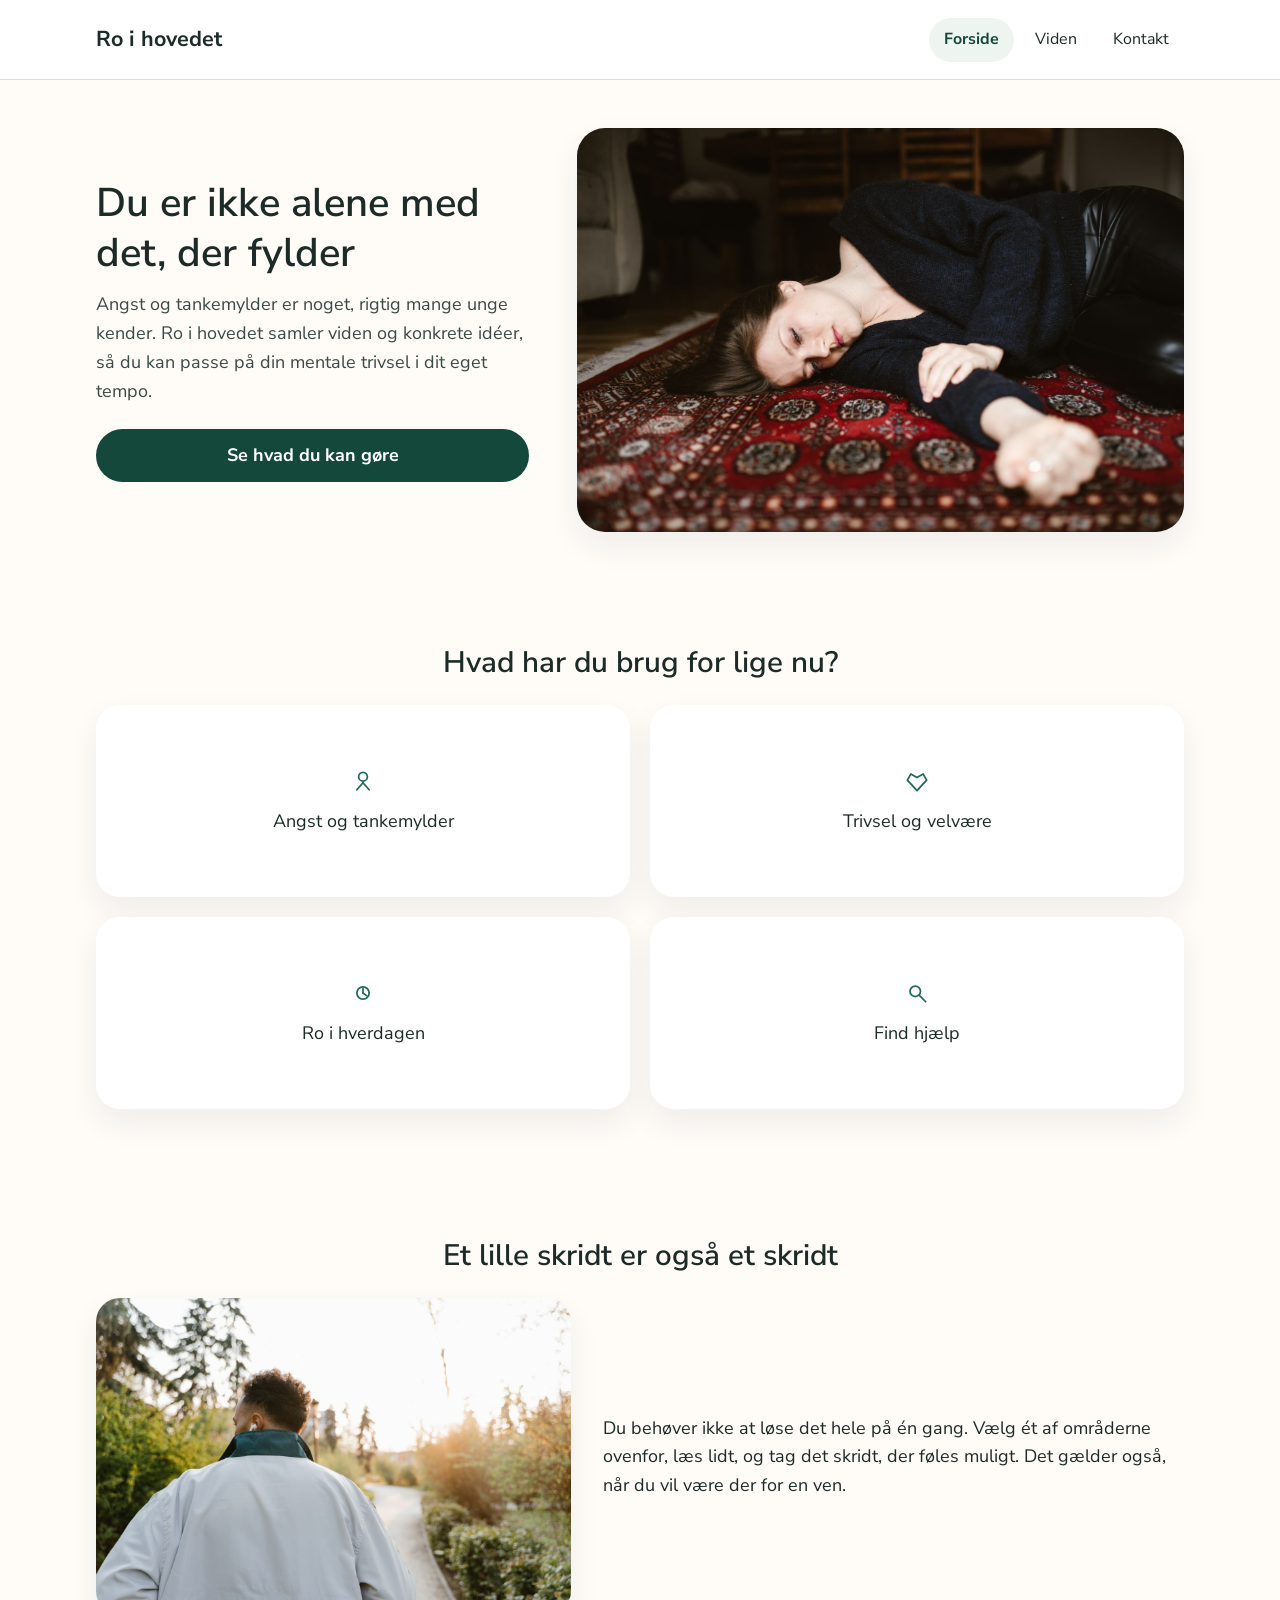
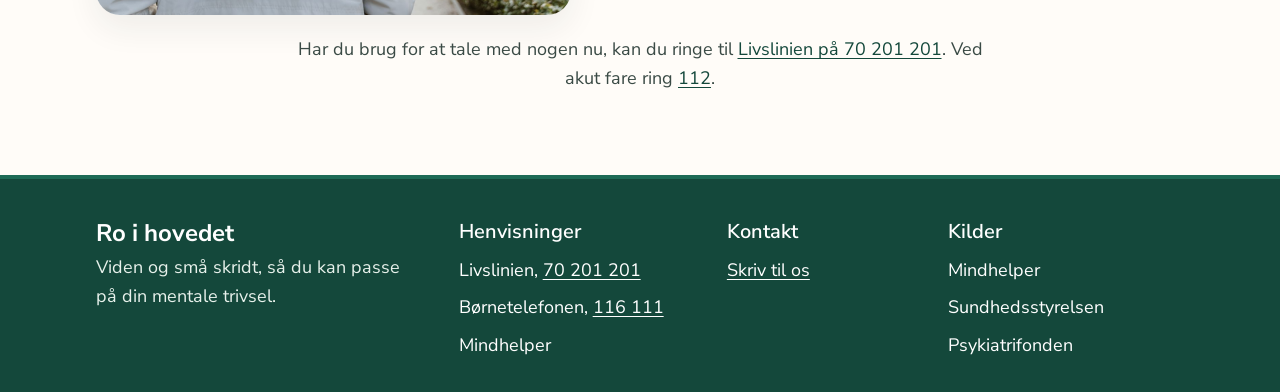
==== commit 5a3b396f: "Skiftet tegningerne ud med fotos fra Pexels og samlet udtrykket med Nunito Sans, blødere kort og sam" ====
--- a/html/index.html
+++ b/html/index.html
@@ -37,8 +37,8 @@
         <a class="knap" href="#behov">Se hvad du kan gøre</a>
       </div>
       <figure class="hero-billede">
-        <img src="../billeder/intro.svg" width="800" height="380"
-          alt="Stille landskab i blødt morgenlys, som et billede på at tage en pause.">
+        <img src="../billeder/pause-paa-taeppe.jpg" width="1600" height="1067"
+          alt="En kvinde ligger på et tæppe i en stue og hviler sig.">
       </figure>
     </section>
 
@@ -75,6 +75,10 @@
     <section class="skridt" aria-labelledby="skridt-titel">
       <h2 id="skridt-titel">Et lille skridt er også et skridt</h2>
       <div class="skridt-boks">
+        <figure class="side-billede">
+          <img src="../billeder/gaar-en-tur.jpg" width="1400" height="933"
+            alt="En person går en tur på en sti i en park.">
+        </figure>
         <p>
           Du behøver ikke at løse det hele på én gang. Vælg ét af områderne
           ovenfor, læs lidt, og tag det skridt, der føles muligt. Det gælder
@@ -98,9 +102,9 @@
       <section aria-labelledby="henvisninger-titel">
         <h2 id="henvisninger-titel">Henvisninger</h2>
         <ul>
-          <li><a href="https://www.livslinien.dk/">Livslinien</a>, <a href="tel:+4570201201">70 201 201</a></li>
-          <li><a href="https://bornetelefonen.dk/">Børnetelefonen</a>, <a href="tel:116111">116 111</a></li>
-          <li><a href="https://mindhelper.dk/">Mindhelper</a></li>
+          <li>Livslinien, <a href="tel:+4570201201">70 201 201</a></li>
+          <li>Børnetelefonen, <a href="tel:116111">116 111</a></li>
+          <li>Mindhelper</li>
         </ul>
       </section>
       <section aria-labelledby="kontakt-titel">
@@ -110,9 +114,9 @@
       <section aria-labelledby="kilder-titel">
         <h2 id="kilder-titel">Kilder</h2>
         <ul>
-          <li><a href="https://mindhelper.dk/">Mindhelper</a></li>
-          <li><a href="https://www.sst.dk/">Sundhedsstyrelsen</a></li>
-          <li><a href="https://www.psykiatrifonden.dk/">Psykiatrifonden</a></li>
+          <li>Mindhelper</li>
+          <li>Sundhedsstyrelsen</li>
+          <li>Psykiatrifonden</li>
         </ul>
       </section>
     </div>
--- a/css/style.css
+++ b/css/style.css
@@ -1,3 +1,21 @@
+@font-face {
+  font-family: "Nunito Sans";
+  font-style: normal;
+  font-weight: 400 700;
+  font-display: swap;
+  src: url("../skrift/nunito-sans-latin-ext.woff2") format("woff2");
+  unicode-range: U+0100-02BA, U+02BD-02C5, U+02C7-02CC, U+02CE-02D7, U+02DD-02FF, U+0304, U+0308, U+0329, U+1D00-1DBF, U+1E00-1E9F, U+1EF2-1EFF, U+2020, U+20A0-20AB, U+20AD-20C4, U+2113, U+2C60-2C7F, U+A720-A7FF;
+}
+
+@font-face {
+  font-family: "Nunito Sans";
+  font-style: normal;
+  font-weight: 400 700;
+  font-display: swap;
+  src: url("../skrift/nunito-sans-latin.woff2") format("woff2");
+  unicode-range: U+0000-00FF, U+0131, U+0152-0153, U+02BB-02BC, U+02C6, U+02DA, U+02DC, U+0304, U+0308, U+0329, U+2000-206F, U+20AC, U+2122, U+2191, U+2193, U+2212, U+2215, U+FEFF, U+FFFD;
+}
+
 *,
 *::before,
 *::after {
@@ -15,9 +33,9 @@
   --farve-kald: #eef5f1;
   --farve-sidefod: #f3f1ec;
   --farve-linje: #d5dfd9;
-  --font-tekst: "Segoe UI", "Helvetica Neue", Arial, sans-serif;
-  --font-overskrift: Georgia, "Iowan Old Style", "Palatino Linotype", Palatino, serif;
-  --radius: 0.75rem;
+  --font-tekst: "Nunito Sans", "Segoe UI", "Helvetica Neue", Arial, sans-serif;
+  --radius: 1.35rem;
+  --skygge: 0 0.85rem 2rem rgba(28, 43, 40, 0.07);
   --header-hoejde: 5rem;
 }
 
@@ -42,10 +60,11 @@
 
 h1,
 h2,
-h3 {
-  font-family: var(--font-overskrift);
-  font-weight: 400;
-  line-height: 1.2;
+h3,
+h4 {
+  font-family: var(--font-tekst);
+  font-weight: 600;
+  line-height: 1.25;
 }
 
 p {
@@ -111,7 +130,8 @@
 
 .logo {
   color: var(--farve-tekst);
-  font-family: var(--font-overskrift);
+  font-family: var(--font-tekst);
+  font-weight: 700;
   font-size: 1.35rem;
   line-height: 1.2;
   text-decoration: none;
@@ -185,7 +205,7 @@
   background: var(--farve-accent-moerk);
   color: #fff;
   text-decoration: none;
-  border-radius: 0.5rem;
+  border-radius: 999px;
   font-weight: 700;
 }
 
@@ -196,21 +216,20 @@
 
 .hero-billede {
   margin: 0;
-  background: #e7f1eb;
-  border: 1px solid var(--farve-kant);
-  border-radius: var(--radius);
+  border-radius: 1.75rem;
   overflow: hidden;
+  box-shadow: var(--skygge);
 }
 
 .hero-billede img {
   width: 100%;
-  aspect-ratio: 800 / 380;
+  aspect-ratio: 3 / 2;
   object-fit: cover;
+  object-position: center 40%;
 }
 
 .behov {
   padding-block: 2.5rem;
-  border-top: 1px solid var(--farve-kant);
   scroll-margin-top: 1rem;
 }
 
@@ -238,9 +257,10 @@
   gap: 0.75rem;
   min-height: 9rem;
   padding: 1.5rem 1rem;
-  border: 1px solid var(--farve-kant);
-  border-radius: var(--radius);
+  border: 0;
+  border-radius: 1.5rem;
   background: var(--farve-kort);
+  box-shadow: var(--skygge);
   color: var(--farve-tekst);
   text-align: center;
   text-decoration: none;
@@ -253,9 +273,9 @@
 
 .kort:hover,
 .kort:focus-visible {
-  border-color: var(--farve-accent-moerk);
   background: var(--farve-kald);
   color: var(--farve-tekst);
+  transform: translateY(-0.15rem);
 }
 
 .kort:hover span,
@@ -265,25 +285,40 @@
 }
 
 .skridt {
-  padding-block: 2.5rem 3rem;
-  border-top: 1px solid var(--farve-kant);
+  padding-block: 1rem 3rem;
 }
 
 .skridt-boks {
-  padding: 1.5rem;
-  background: var(--farve-kald);
-  border-radius: var(--radius);
-}
-
-.skridt-boks p,
+  display: grid;
+  gap: 1.25rem;
+  align-items: center;
+}
+
+.skridt-boks p {
+  margin: 0;
+}
+
+.side-billede,
+.mellem-billede {
+  margin: 0;
+}
+
+.side-billede img,
+.mellem-billede img {
+  width: 100%;
+  aspect-ratio: 3 / 2;
+  object-fit: cover;
+  border-radius: 1.5rem;
+  box-shadow: var(--skygge);
+}
+
+.mellem-billede {
+  margin-top: 1.5rem;
+}
+
 .akut {
   margin-inline: auto;
   text-align: center;
-}
-
-.skridt-boks p {
-  margin-top: 0;
-  margin-bottom: 0;
 }
 
 .akut {
@@ -318,7 +353,8 @@
   display: inline-block;
   margin-bottom: 0.35rem;
   color: #fff;
-  font-family: var(--font-overskrift);
+  font-family: var(--font-tekst);
+  font-weight: 700;
   font-size: 1.5rem;
   line-height: 1.2;
   text-decoration: none;
@@ -373,9 +409,7 @@
 }
 
 .intro-boks {
-  padding: 1.25rem;
-  background: var(--farve-sidefod);
-  border-radius: var(--radius);
+  padding: 0;
 }
 
 .intro-boks h1 {
@@ -390,21 +424,57 @@
 
 .intro-billede {
   margin: 0;
-  background: var(--farve-kort);
-  border: 1px solid var(--farve-kant);
-  border-radius: var(--radius);
+  border-radius: 1.75rem;
   overflow: hidden;
+  box-shadow: var(--skygge);
 }
 
 .intro-billede img {
   width: 100%;
-  aspect-ratio: 1000 / 240;
+  aspect-ratio: 4 / 3;
   object-fit: cover;
+  object-position: center 18%;
 }
 
 .om-angst,
 .strategier {
   padding-block: 1.5rem;
+  scroll-margin-top: 1rem;
+}
+
+.emne-nav ul {
+  display: flex;
+  flex-wrap: wrap;
+  gap: 0.5rem 1.25rem;
+  margin: 0 0 1.25rem;
+  padding: 0;
+  list-style: none;
+}
+
+.emne-nav a {
+  display: inline-flex;
+  align-items: center;
+  min-height: 2.75rem;
+  padding: 0.35rem 0.95rem;
+  border-radius: 999px;
+  background: var(--farve-kald);
+  color: var(--farve-tekst);
+  text-decoration: none;
+}
+
+.emne-nav a:hover {
+  background: #e4f0ea;
+  color: var(--farve-accent-moerk);
+}
+
+.strategi-tekst a {
+  text-decoration: underline;
+  text-underline-offset: 0.15em;
+}
+
+.strategi-boks h3 {
+  margin: 0 0 1rem;
+  font-size: 1.25rem;
 }
 
 .om-angst h2,
@@ -416,10 +486,9 @@
 
 .strategi-boks,
 .hjaelp-boks {
-  padding: 1.25rem;
-  background: var(--farve-kort);
-  border: 1px solid var(--farve-kant);
-  border-radius: var(--radius);
+  padding: 1.35rem 1.25rem;
+  background: var(--farve-kald);
+  border-radius: 1.5rem;
 }
 
 .strategi-liste,
@@ -443,8 +512,8 @@
   flex-shrink: 0;
   width: 2.75rem;
   height: 2.75rem;
-  background: var(--farve-kald);
-  border-radius: 0.4rem;
+  background: #fff;
+  border-radius: 50%;
 }
 
 .strategi-ikon img {
@@ -452,7 +521,7 @@
   height: 1.5rem;
 }
 
-.strategi-tekst h3,
+.strategi-tekst h4,
 .hjaelp-liste h3 {
   margin: 0 0 0.25rem;
   font-family: var(--font-tekst);
@@ -514,14 +583,15 @@
 
 .kontakt-layout {
   display: grid;
-  border: 1px solid var(--farve-kant);
-  border-radius: var(--radius);
-  background: var(--farve-kort);
+  gap: 1.25rem;
 }
 
 .kontakt-formular,
 .kontakt-oplysninger {
-  padding: 1.25rem;
+  padding: 1.35rem;
+  background: var(--farve-kort);
+  border-radius: 1.5rem;
+  box-shadow: var(--skygge);
 }
 
 .kontakt-formular h2,
@@ -550,7 +620,7 @@
   width: 100%;
   padding: 0.7rem 0.85rem;
   border: 1px solid var(--farve-kant);
-  border-radius: 0.5rem;
+  border-radius: 0.9rem;
   background: var(--farve-kort);
   color: var(--farve-tekst);
   font: inherit;
@@ -574,10 +644,6 @@
 .kontakt-formular .knap {
   width: 100%;
   margin-top: 1.25rem;
-}
-
-.kontakt-oplysninger {
-  border-top: 1px solid var(--farve-kant);
 }
 
 .oplysning-liste {
@@ -593,7 +659,7 @@
   align-items: flex-start;
   gap: 0.85rem;
   padding-block: 1rem;
-  border-top: 1px solid var(--farve-kant);
+  border-top: 1px solid var(--farve-linje);
 }
 
 .oplysning-liste li:first-child {
@@ -607,8 +673,8 @@
   flex-shrink: 0;
   width: 2.75rem;
   height: 2.75rem;
-  background: var(--farve-sidefod);
-  border-radius: 0.4rem;
+  background: var(--farve-kald);
+  border-radius: 50%;
 }
 
 .oplysning-ikon img {
@@ -635,18 +701,16 @@
 }
 
 .kort-omraade {
-  margin-top: 1.25rem;
-  padding: 1rem;
-  background: var(--farve-sidefod);
-  border-radius: var(--radius);
+  margin-top: 1.5rem;
   text-align: center;
 }
 
 .kort-omraade img {
   width: 100%;
-  height: 7rem;
+  aspect-ratio: 16 / 9;
   object-fit: cover;
-  border-radius: 0.5rem;
+  object-position: center 42%;
+  border-radius: 1.15rem;
 }
 
 .kort-omraade p {
@@ -718,6 +782,11 @@
     gap: 1.25rem;
   }
 
+  .skridt-boks {
+    grid-template-columns: 0.9fr 1.1fr;
+    gap: 2rem;
+  }
+
   .sidefod-indhold {
     grid-template-columns: 1fr 1fr 1fr;
     gap: 2rem;
@@ -792,10 +861,6 @@
     padding-block: 3rem 2rem;
   }
 
-  .intro-boks {
-    padding: 1.75rem;
-  }
-
   .intro-boks h1 {
     font-size: 2.5rem;
   }
@@ -853,11 +918,6 @@
     padding: 1.5rem 1.75rem;
   }
 
-  .kontakt-oplysninger {
-    border-top: 0;
-    border-left: 1px solid var(--farve-kant);
-  }
-
   .kontakt-formular .knap {
     width: 100%;
     min-width: 0;
@@ -877,6 +937,11 @@
   html {
     scroll-behavior: auto;
   }
+
+  .kort:hover,
+  .kort:focus-visible {
+    transform: none;
+  }
 }
 
 @media print {
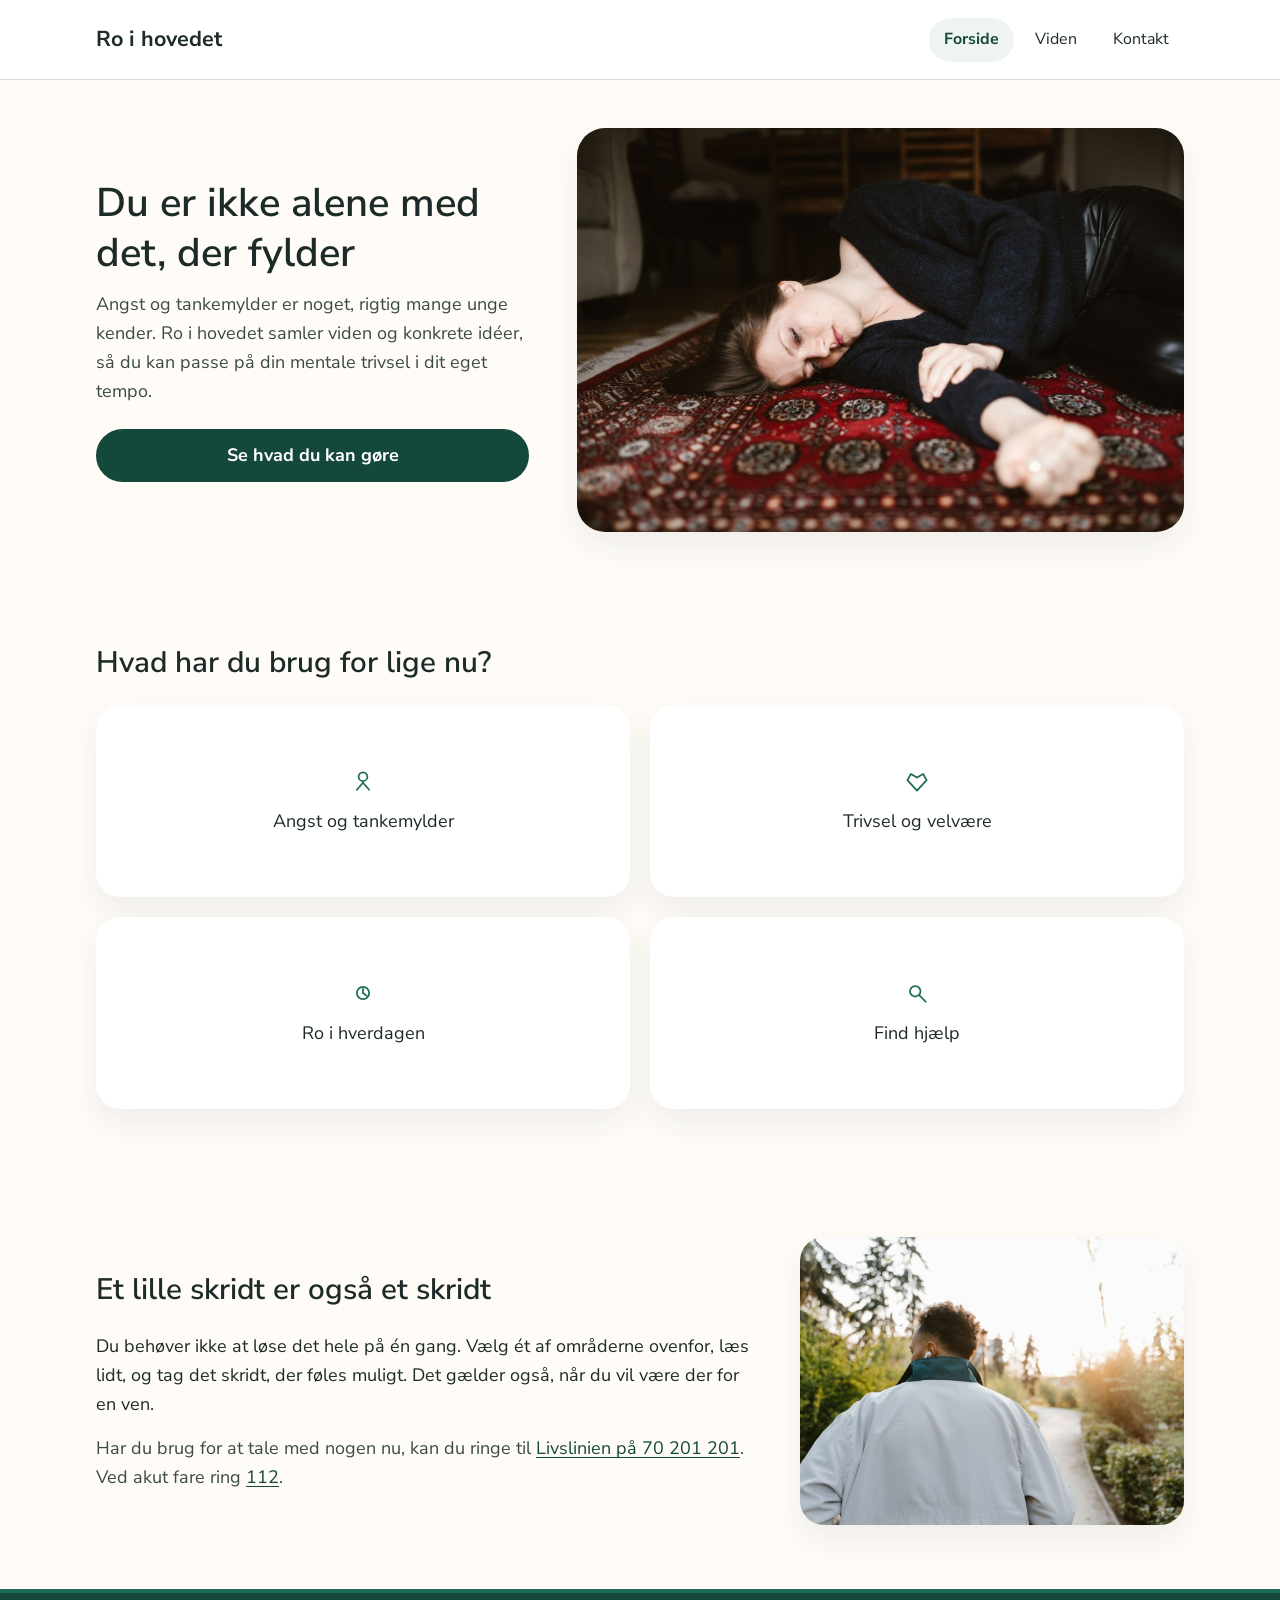
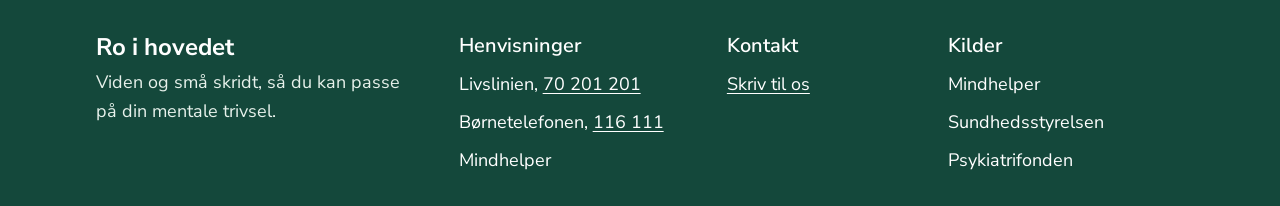
==== commit fbec06bf: "lidt styling til image" ====
--- a/html/index.html
+++ b/html/index.html
@@ -73,23 +73,25 @@
     </section>
 
     <section class="skridt" aria-labelledby="skridt-titel">
-      <h2 id="skridt-titel">Et lille skridt er også et skridt</h2>
       <div class="skridt-boks">
+        <div class="skridt-tekst">
+          <h2 id="skridt-titel">Et lille skridt er også et skridt</h2>
+          <p>
+            Du behøver ikke at løse det hele på én gang. Vælg ét af områderne
+            ovenfor, læs lidt, og tag det skridt, der føles muligt. Det gælder
+            også, når du vil være der for en ven.
+          </p>
+          <p class="akut">
+            Har du brug for at tale med nogen nu, kan du ringe til
+            <a href="tel:+4570201201">Livslinien på 70 201 201</a>.
+            Ved akut fare ring <a href="tel:112">112</a>.
+          </p>
+        </div>
         <figure class="side-billede">
           <img src="../billeder/gaar-en-tur.jpg" width="1400" height="933"
             alt="En person går en tur på en sti i en park.">
         </figure>
-        <p>
-          Du behøver ikke at løse det hele på én gang. Vælg ét af områderne
-          ovenfor, læs lidt, og tag det skridt, der føles muligt. Det gælder
-          også, når du vil være der for en ven.
-        </p>
       </div>
-      <p class="akut">
-        Har du brug for at tale med nogen nu, kan du ringe til
-        <a href="tel:+4570201201">Livslinien på 70 201 201</a>.
-        Ved akut fare ring <a href="tel:112">112</a>.
-      </p>
     </section>
   </main>
 
--- a/css/style.css
+++ b/css/style.css
@@ -237,7 +237,6 @@
 .skridt h2 {
   margin: 0 0 1.5rem;
   font-size: 1.5rem;
-  text-align: center;
 }
 
 .behov-liste {
@@ -291,11 +290,15 @@
 .skridt-boks {
   display: grid;
   gap: 1.25rem;
-  align-items: center;
+  align-items: start;
 }
 
 .skridt-boks p {
   margin: 0;
+}
+
+.skridt-tekst .akut {
+  margin-top: 1rem;
 }
 
 .side-billede,
@@ -314,11 +317,6 @@
 
 .mellem-billede {
   margin-top: 1.5rem;
-}
-
-.akut {
-  margin-inline: auto;
-  text-align: center;
 }
 
 .akut {
@@ -572,13 +570,11 @@
   margin-top: 0;
   margin-bottom: 0.5rem;
   font-size: 2rem;
-  text-align: center;
 }
 
 .kontakt-lede {
   margin-bottom: 1.5rem;
   color: var(--farve-daempet);
-  text-align: center;
 }
 
 .kontakt-layout {
@@ -646,6 +642,11 @@
   margin-top: 1.25rem;
 }
 
+.formular-note {
+  margin: 0.85rem 0 0;
+  color: var(--farve-daempet);
+}
+
 .oplysning-liste {
   display: grid;
   gap: 0;
@@ -702,7 +703,6 @@
 
 .kort-omraade {
   margin-top: 1.5rem;
-  text-align: center;
 }
 
 .kort-omraade img {
@@ -714,7 +714,7 @@
 }
 
 .kort-omraade p {
-  margin: 0.85rem auto 0;
+  margin: 0.85rem 0 0;
   color: var(--farve-daempet);
 }
 
@@ -783,8 +783,14 @@
   }
 
   .skridt-boks {
-    grid-template-columns: 0.9fr 1.1fr;
-    gap: 2rem;
+    grid-template-columns: minmax(0, 1fr) minmax(16rem, 24rem);
+    gap: 2.5rem;
+    align-items: center;
+  }
+
+  .skridt .side-billede img {
+    aspect-ratio: 4 / 3;
+    object-position: 32% center;
   }
 
   .sidefod-indhold {
